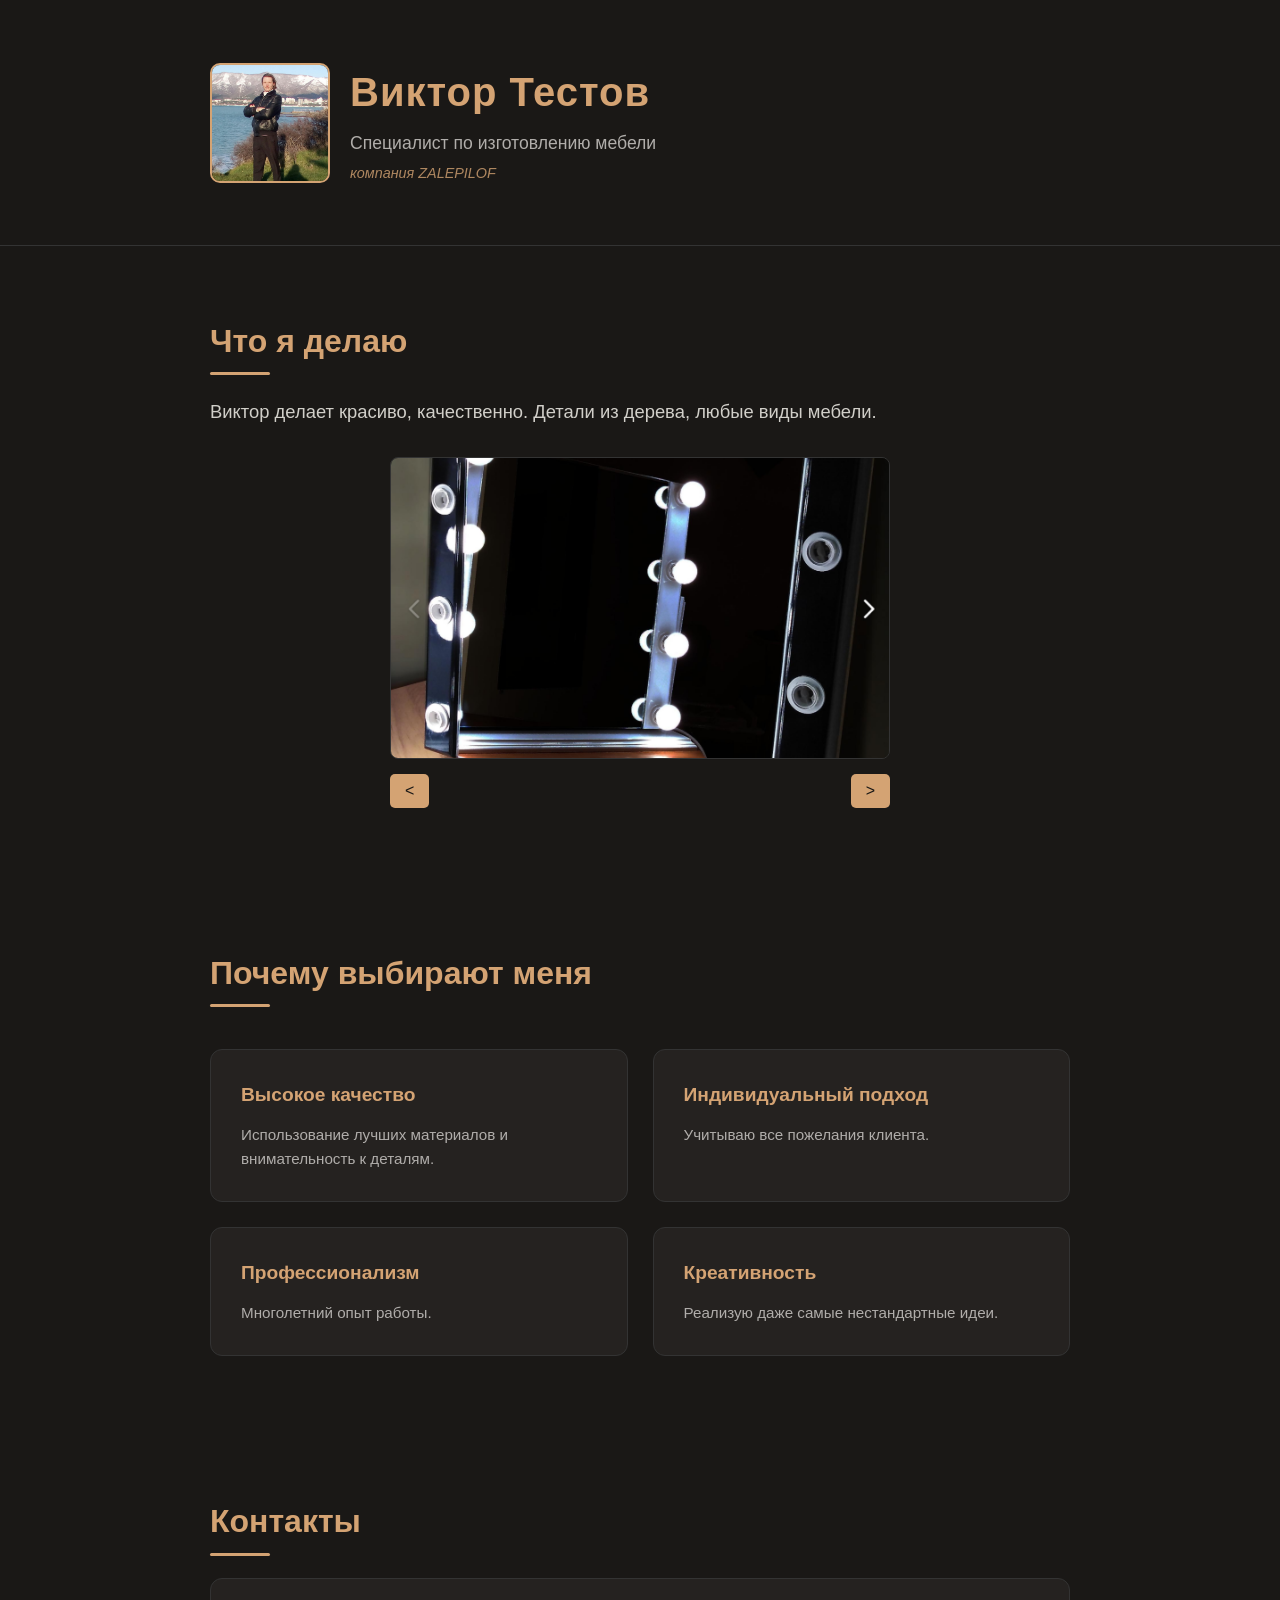
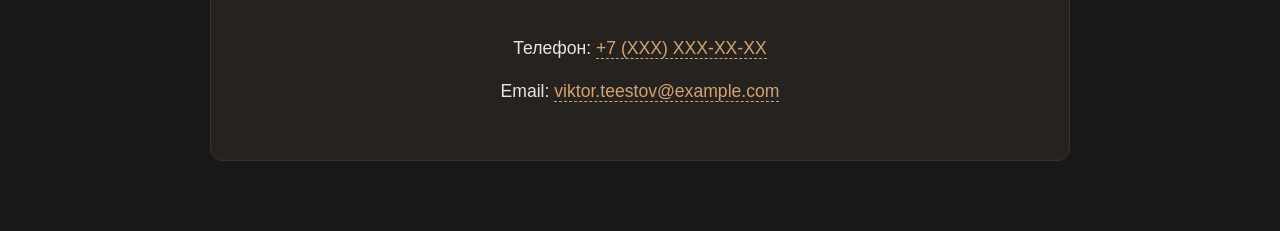
==== workspace/index.html @ e93414fc "feat: add Viktor Testov portfolio website - Add responsive HTML structure with hero, services, featu" ====
<!DOCTYPE html>
<html lang="ru">
<head>
    <meta charset="UTF-8">
    <meta name="viewport" content="width=device-width, initial-scale=1.0">
    <title>Виктор Тестов - Специалист по мебели</title>
    <link rel="stylesheet" href="css/style.css">
</head>
<body>
    <!-- Шапка (Hero Section) -->
    <header>
        <div class="container">
            <div class="hero-content">
                <div class="photo-container">
                    <img src="img/avatar/avatar.png" alt="Виктор Тестов" id="viktor-photo">
                </div>
                <div class="info-container">
                    <h1 id="viktor-name">Виктор Тестов</h1>
                    <p class="subtitle" id="viktor-title">Специалист по изготовлению мебели</p>
                    <p class="company">компания ZALEPILOF</p>
                </div>
            </div>
        </div>
    </header>

    <main>
        <!-- Секция "Что я делаю" -->
        <section class="services">
            <div class="container">
                <h2>Что я делаю</h2>
                <p class="about-text">Виктор делает красиво, качественно. Детали из дерева, любые виды мебели.</p>
                
                <div class="portfolio-gallery">
                    <div class="portfolio-display">
                        <img src="img/portfolio/zerkalo1.png" alt="Пример работы 1" class="portfolio-img active">
                        <img src="img/portfolio/zerkalo2.png" alt="Пример работы 2" class="portfolio-img">
                    </div>
                    <div class="portfolio-nav">
                        <button id="prev-btn">&lt;</button>
                        <button id="next-btn">&gt;</button>
                    </div>
                </div>
            </div>
        </section>

        <!-- Секция "Почему выбирают меня" -->
        <section class="why-choose">
            <div class="container">
                <h2>Почему выбирают меня</h2>
                <div class="features-grid">
                    <div class="feature-card">
                        <h3>Высокое качество</h3>
                        <p>Использование лучших материалов и внимательность к деталям.</p>
                    </div>
                    <div class="feature-card">
                        <h3>Индивидуальный подход</h3>
                        <p>Учитываю все пожелания клиента.</p>
                    </div>
                    <div class="feature-card">
                        <h3>Профессионализм</h3>
                        <p>Многолетний опыт работы.</p>
                    </div>
                    <div class="feature-card">
                        <h3>Креативность</h3>
                        <p>Реализую даже самые нестандартные идеи.</p>
                    </div>
                </div>
            </div>
        </section>

        <!-- Секция "Контакты" -->
        <section class="contact">
            <div class="container">
                <h2>Контакты</h2>
                <div class="contact-info">
                    <div class="contact-item">
                        <p>Телефон: <a href="tel:+7XXX XXXXXXX">+7 (XXX) XXX-XX-XX</a></p>
                    </div>
                    <div class="contact-item">
                        <p>Email: <a href="mailto:viktor.teestov@example.com">viktor.teestov@example.com</a></p>
                    </div>
                </div>
            </div>
        </section>
    </main>

    <footer>
        <!-- Информация в футере -->
    </footer>

    <script src="js/script.js"></script>
</body>
</html>
---- workspace/css/style.css ----
/* === 1. ПЕРЕМЕННЫЕ И БАЗОВЫЕ НАСТРОЙКИ === */
:root {
    --bg-color: #1a1816;         /* Тёмный тёплый фон */
    --text-color: #e8e6e3;       /* Мягкий белый текст */
    --accent-color: #d4a373;     /* Цвет светлого дерева (акцент) */
    --card-bg: #252220;          /* Фон карточек */
    --font-main: 'Segoe UI', Tahoma, Geneva, Verdana, sans-serif;
}

* {
    margin: 0;
    padding: 0;
    box-sizing: border-box;
}

body {
    background-color: var(--bg-color);
    color: var(--text-color);
    font-family: var(--font-main);
    line-height: 1.6;
}

.container {
    max-width: 900px;
    margin: 0 auto;
    padding: 20px;
}

/* === 2. ШАПКА (HERO) === */
header {
    text-align: left; /* Изменено на left для размещения аватарки и текста слева */
    padding: 40px 0; /* Уменьшено вертикальное пространство */
    border-bottom: 1px solid #333;
}

.hero-content {
    display: flex;
    align-items: center; /* Выравнивание по вертикали */
    gap: 20px; /* Расстояние между аватаркой и текстом */
}

.photo-container {
    flex: 0 0 auto; /* Не растягивается и не сжимается */
    width: 120px; /* Уменьшенная ширина */
    height: 120px; /* Уменьшенная высота */
}

.photo-container img {
    width: 100%;
    height: 100%;
    object-fit: cover; /* Объект заполняет контейнер, сохраняя пропорции */
    border-radius: 10px;
    border: 2px solid var(--accent-color); /* Добавлена рамка */
}

.info-container {
    flex: 1; /* Растягивается на оставшееся место */
    display: flex;
    flex-direction: column;
    justify-content: center; /* Центрируем по вертикали */
}

header h1 {
    font-size: 2.5rem; /* Уменьшенный размер заголовка */
    font-weight: 700;
    margin-bottom: 5px; /* Уменьшенное пространство под заголовком */
    color: var(--accent-color);
    letter-spacing: 1px;
}

header .subtitle {
    font-size: 1.1rem; /* Уменьшенный размер подзаголовка */
    color: #b0adaa;
    font-weight: 300;
    margin-bottom: 5px; /* Пространство между подзаголовком и компанией */
}

.company {
    font-size: 0.9rem; /* Размер текста для компании */
    color: var(--accent-color); /* Цвет акцента */
    font-style: italic; /* Курсив */
    opacity: 0.8; /* Немного прозрачный */
}

/* === 3. ОБЩИЕ СТИЛИ СЕКЦИЙ === */
section {
    padding: 50px 0;
}

section h2 {
    font-size: 2rem;
    color: var(--accent-color);
    margin-bottom: 30px;
    position: relative;
    display: inline-block;
}

/* Декоративная линия под заголовком */
section h2::after {
    content: '';
    position: absolute;
    bottom: -8px;
    left: 0;
    width: 60px;
    height: 3px;
    background-color: var(--accent-color);
    border-radius: 2px;
}

/* === 4. СЕКЦИЯ "ЧТО Я ДЕЛАЮ" === */
.about-text {
    font-size: 1.15rem;
    max-width: 700px;
    color: #d1cfc9;
    margin-bottom: 30px; /* Пространство перед галереей */
}

/* === Стили для галереи портфолио === */
.portfolio-gallery {
    display: flex;
    flex-direction: column;
    align-items: center;
    gap: 15px;
}

.portfolio-display {
    position: relative;
    width: 100%;
    max-width: 500px; /* Максимальная ширина галереи */
    overflow: hidden;
    border-radius: 8px;
    border: 1px solid #333;
}

.portfolio-img {
    width: 100%;
    height: auto;
    display: none;
    max-height: 300px; /* Ограничиваем высоту изображений */
    object-fit: cover; /* Объект заполняет контейнер */
}

.portfolio-img.active {
    display: block;
}

.portfolio-nav {
    display: flex;
    gap: 10px;
    width: 100%;
    max-width: 500px; /* Ширина под галереей */
    justify-content: space-between; /* Кнопки по краям */
}

.portfolio-nav button {
    background-color: var(--accent-color);
    color: var(--bg-color);
    border: none;
    padding: 8px 15px;
    cursor: pointer;
    font-size: 1rem;
    border-radius: 5px;
    transition: background-color 0.3s;
}

.portfolio-nav button:hover {
    background-color: #c28f5d; /* Темнее при наведении */
}

/* === 5. СЕКЦИЯ "ПОЧЕМУ ВЫБИРАЮТ МЕНЯ" (СЕТКА КАРТОЧЕК) === */
.features-grid {
    display: grid;
    grid-template-columns: repeat(auto-fit, minmax(280px, 1fr));
    gap: 25px;
    margin-top: 20px;
}

.feature-card {
    background-color: var(--card-bg);
    padding: 30px;
    border-radius: 12px;
    border: 1px solid #333;
    transition: transform 0.3s ease, border-color 0.3s ease;
}

.feature-card:hover {
    transform: translateY(-5px);
    border-color: var(--accent-color);
}

.feature-card h3 {
    color: var(--accent-color);
    margin-bottom: 12px;
    font-size: 1.2rem;
}

.feature-card p {
    font-size: 0.95rem;
    color: #b0adaa;
}

/* === 6. КОНТАКТЫ === */
.contact-info {
    background-color: var(--card-bg);
    padding: 40px;
    border-radius: 12px;
    text-align: center;
    border: 1px solid #333;
}

.contact-item {
    margin: 15px 0;
    font-size: 1.1rem;
}

.contact-item a {
    color: var(--accent-color);
    text-decoration: none;
    border-bottom: 1px dashed var(--accent-color);
    transition: color 0.3s;
}

.contact-item a:hover {
    color: #fff;
    border-bottom-style: solid;
}

/* === 7. АДАПТИВНОСТЬ (МОБИЛЬНЫЕ УСТРОЙСТВА) === */
@media (max-width: 600px) {
    header h1 { font-size: 2rem; }
    header .subtitle { font-size: 1rem; }
    .photo-container { width: 100px; height: 100px; }
    .company { font-size: 0.8rem; }
    .hero-content { flex-direction: column; text-align: center; }
    .info-container { align-items: center; }
    section { padding: 30px 0; }
    .container { padding: 15px; }
    .portfolio-display, .portfolio-nav { max-width: 100%; }
}
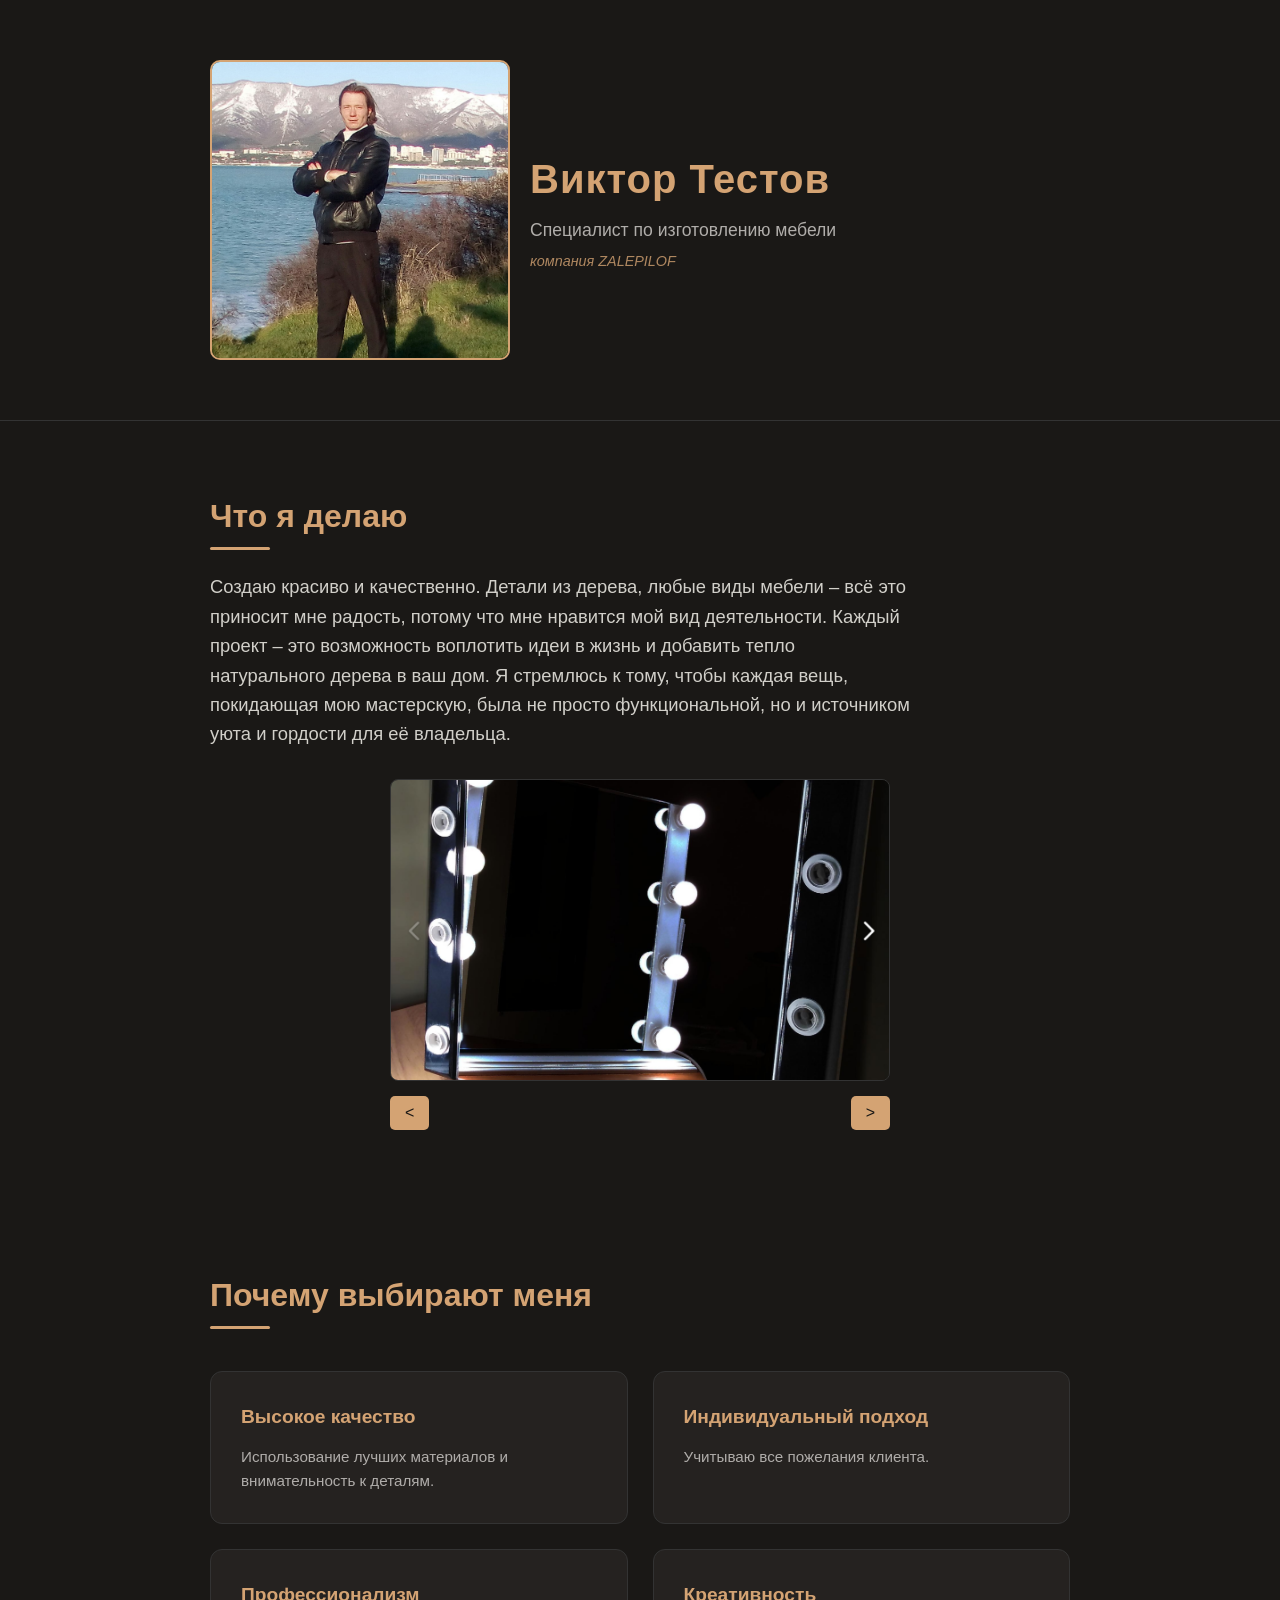
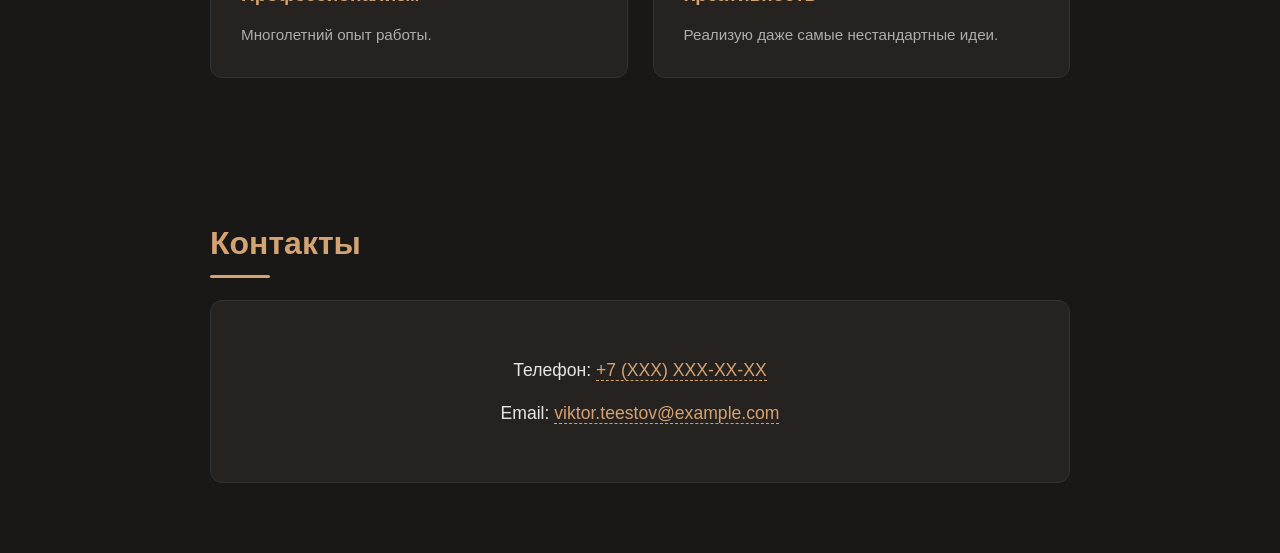
==== commit 61949645: "chore: adjust portfolio layout and housekeeping - Add .gitignore for project planning file - Increas" ====
--- a/workspace/index.html
+++ b/workspace/index.html
@@ -28,7 +28,7 @@
         <section class="services">
             <div class="container">
                 <h2>Что я делаю</h2>
-                <p class="about-text">Виктор делает красиво, качественно. Детали из дерева, любые виды мебели.</p>
+                <p class="about-text">Создаю красиво и качественно. Детали из дерева, любые виды мебели – всё это приносит мне радость, потому что мне нравится мой вид деятельности. Каждый проект – это возможность воплотить идеи в жизнь и добавить тепло натурального дерева в ваш дом. Я стремлюсь к тому, чтобы каждая вещь, покидающая мою мастерскую, была не просто функциональной, но и источником уюта и гордости для её владельца.</p>
                 
                 <div class="portfolio-gallery">
                     <div class="portfolio-display">
--- a/workspace/css/style.css
+++ b/workspace/css/style.css
@@ -41,8 +41,8 @@
 
 .photo-container {
     flex: 0 0 auto; /* Не растягивается и не сжимается */
-    width: 120px; /* Уменьшенная ширина */
-    height: 120px; /* Уменьшенная высота */
+    width: 300px; /* Уменьшенная ширина */
+    height: 300px; /* Уменьшенная высота */
 }
 
 .photo-container img {
